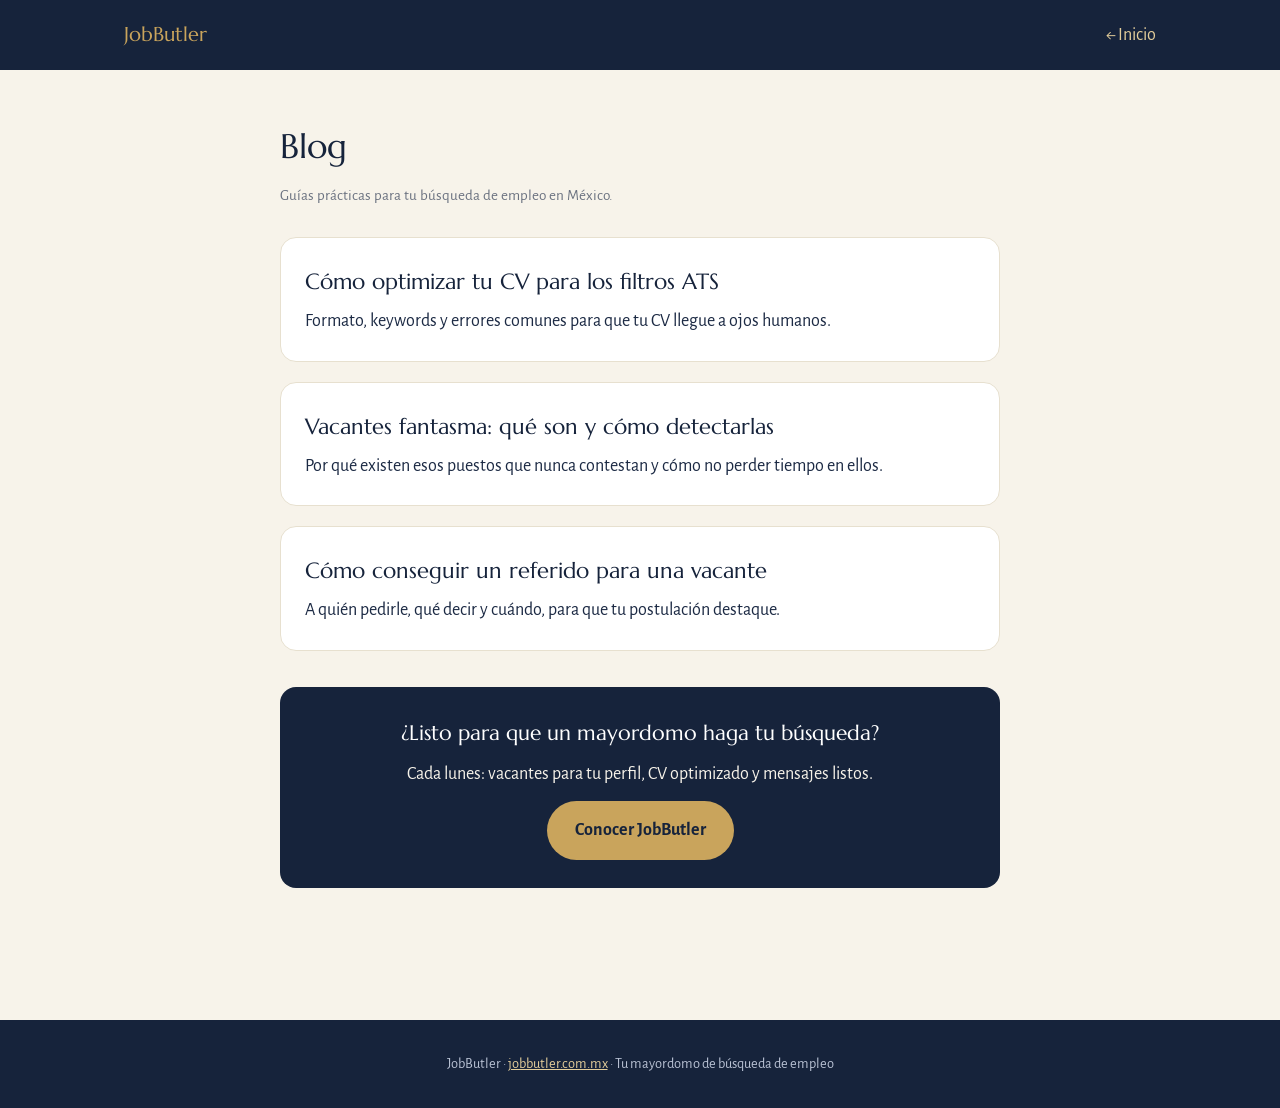
==== blog/index.html @ 3e3cb502 "feat: blog + lead magnet — blog/index.html" ====
<!DOCTYPE html>
<html lang="es">
<head>
<meta charset="UTF-8">
<meta name="viewport" content="width=device-width, initial-scale=1.0">
<title>Blog — Consejos de búsqueda de empleo | JobButler</title>
<meta name="description" content="Guías prácticas para tu búsqueda de empleo en México: CV para filtros ATS, vacantes fantasma y cómo conseguir referidos.">
<link rel="canonical" href="https://jobbutler.com.mx/blog/">
<meta property="og:title" content="Blog — JobButler">
<meta property="og:description" content="Guías prácticas para tu búsqueda de empleo en México.">
<meta property="og:type" content="website">
<meta property="og:url" content="https://jobbutler.com.mx/blog/">
<meta property="og:site_name" content="JobButler">
<meta property="og:locale" content="es_MX">
<meta property="og:image" content="https://jobbutler.com.mx/og-image.png">
<meta name="twitter:card" content="summary_large_image">
<link rel="icon" href="data:image/svg+xml,%3Csvg xmlns='http://www.w3.org/2000/svg' viewBox='0 0 64 64'%3E%3Crect width='64' height='64' rx='12' fill='%2316233B'/%3E%3Cpath d='M14 22 L28 30 L28 34 L14 42 Z M50 22 L36 30 L36 34 L50 42 Z' fill='%23C9A45C'/%3E%3Ccircle cx='32' cy='32' r='4.5' fill='%23C9A45C'/%3E%3C/svg%3E">
<link rel="preconnect" href="https://fonts.googleapis.com">
<link rel="preconnect" href="https://fonts.gstatic.com" crossorigin>
<link href="https://fonts.googleapis.com/css2?family=Marcellus&family=Alegreya+Sans:ital,wght@0,400;0,500;0,700;1,400&display=swap" rel="stylesheet">
<link rel="stylesheet" href="/blog/blog.css">
</head>
<body>
<nav class="blognav"><div class="wrap"><a class="brand" href="/">JobButler</a><a href="/">← Inicio</a></div></nav>
<main class="wrap" style="padding:48px 0">
  <h1 style="font-size:2.1rem;margin-bottom:8px">Blog</h1>
  <p class="meta">Guías prácticas para tu búsqueda de empleo en México.</p>
  <a class="post-card" href="/blog/como-optimizar-cv-ats">
    <h2>Cómo optimizar tu CV para los filtros ATS</h2>
    <p>Formato, keywords y errores comunes para que tu CV llegue a ojos humanos.</p>
  </a>
  <a class="post-card" href="/blog/vacantes-fantasma">
    <h2>Vacantes fantasma: qué son y cómo detectarlas</h2>
    <p>Por qué existen esos puestos que nunca contestan y cómo no perder tiempo en ellos.</p>
  </a>
  <a class="post-card" href="/blog/conseguir-referido-vacante">
    <h2>Cómo conseguir un referido para una vacante</h2>
    <p>A quién pedirle, qué decir y cuándo, para que tu postulación destaque.</p>
  </a>
  <div class="cta-box">
    <h3>¿Listo para que un mayordomo haga tu búsqueda?</h3>
    <p>Cada lunes: vacantes para tu perfil, CV optimizado y mensajes listos.</p>
    <a class="cta-btn" href="/">Conocer JobButler</a>
  </div>
</main>
<footer class="blogfoot"><div class="wrap">JobButler · <a href="/">jobbutler.com.mx</a> · Tu mayordomo de búsqueda de empleo</div></footer>
</body>
</html>
---- blog/blog.css ----
:root{
  --tinta:#16233B; --medianoche:#0F1829; --marfil:#F7F3EA;
  --oro:#C9A45C; --oro-palido:#E3CD9A; --niebla:#B9C2D4; --tinta-texto:#1C2A44;
}
*{margin:0;padding:0;box-sizing:border-box}
html{scroll-behavior:smooth}
body{background:var(--marfil);color:var(--tinta-texto);
  font-family:"Alegreya Sans",system-ui,sans-serif;font-size:18px;line-height:1.7;
  -webkit-font-smoothing:antialiased}
h1,h2,h3,.display{font-family:"Marcellus",serif;font-weight:400;color:var(--tinta);text-wrap:balance}
a{color:#9c7b2e}
.wrap{max-width:720px;margin:0 auto;padding:0 24px}
nav.blognav{background:var(--tinta);padding:18px 0}
nav.blognav .wrap{display:flex;align-items:center;justify-content:space-between;max-width:1080px}
nav.blognav a{color:var(--oro-palido);text-decoration:none}
nav.blognav .brand{font-family:"Marcellus",serif;font-size:1.25rem;color:var(--oro)}
article{padding:48px 0 24px}
article h1{font-size:2.1rem;line-height:1.2;margin-bottom:12px}
article h2{font-size:1.5rem;margin:36px 0 12px}
article p{margin:0 0 18px}
article ul,article ol{margin:0 0 18px 24px}
article li{margin-bottom:8px}
.meta{color:#6b7280;font-size:.95rem;margin-bottom:28px}
.cta-box{background:var(--tinta);color:var(--marfil);border-radius:16px;padding:28px;margin:36px 0;text-align:center}
.cta-box h3{color:#fff;margin-bottom:8px}
.cta-btn{display:inline-block;background:var(--oro);color:var(--tinta);text-decoration:none;
  font-weight:700;padding:14px 28px;border-radius:999px;margin-top:12px}
.post-card{display:block;background:#fff;border:1px solid #e7e0cf;border-radius:16px;
  padding:24px;margin-bottom:20px;text-decoration:none;color:inherit;transition:box-shadow .2s}
.post-card:hover{box-shadow:0 8px 24px rgba(22,35,59,.12)}
.post-card h2{font-size:1.4rem;margin-bottom:6px}
footer.blogfoot{background:var(--tinta);color:var(--niebla);padding:32px 0;margin-top:48px;text-align:center;font-size:.9rem}
footer.blogfoot a{color:var(--oro-palido)}
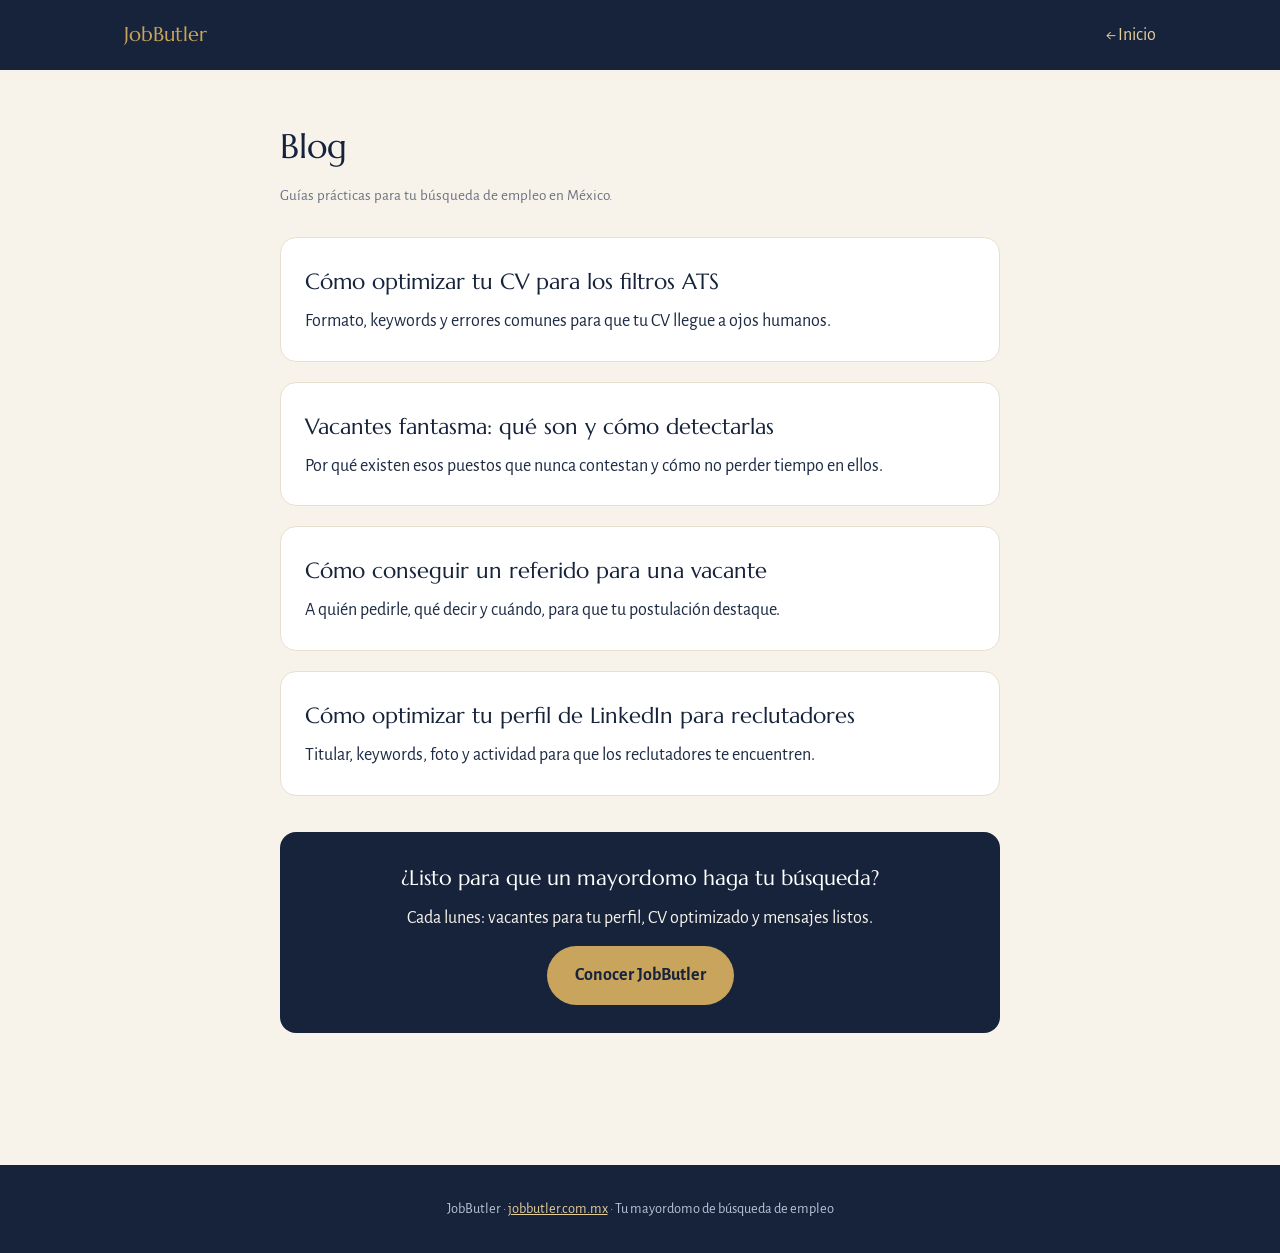
==== commit c7de538a: "feat(blog): artículo LinkedIn — blog/index.html" ====
--- a/blog/index.html
+++ b/blog/index.html
@@ -37,6 +37,10 @@
     <h2>Cómo conseguir un referido para una vacante</h2>
     <p>A quién pedirle, qué decir y cuándo, para que tu postulación destaque.</p>
   </a>
+  <a class="post-card" href="/blog/optimizar-linkedin">
+    <h2>Cómo optimizar tu perfil de LinkedIn para reclutadores</h2>
+    <p>Titular, keywords, foto y actividad para que los reclutadores te encuentren.</p>
+  </a>
   <div class="cta-box">
     <h3>¿Listo para que un mayordomo haga tu búsqueda?</h3>
     <p>Cada lunes: vacantes para tu perfil, CV optimizado y mensajes listos.</p>
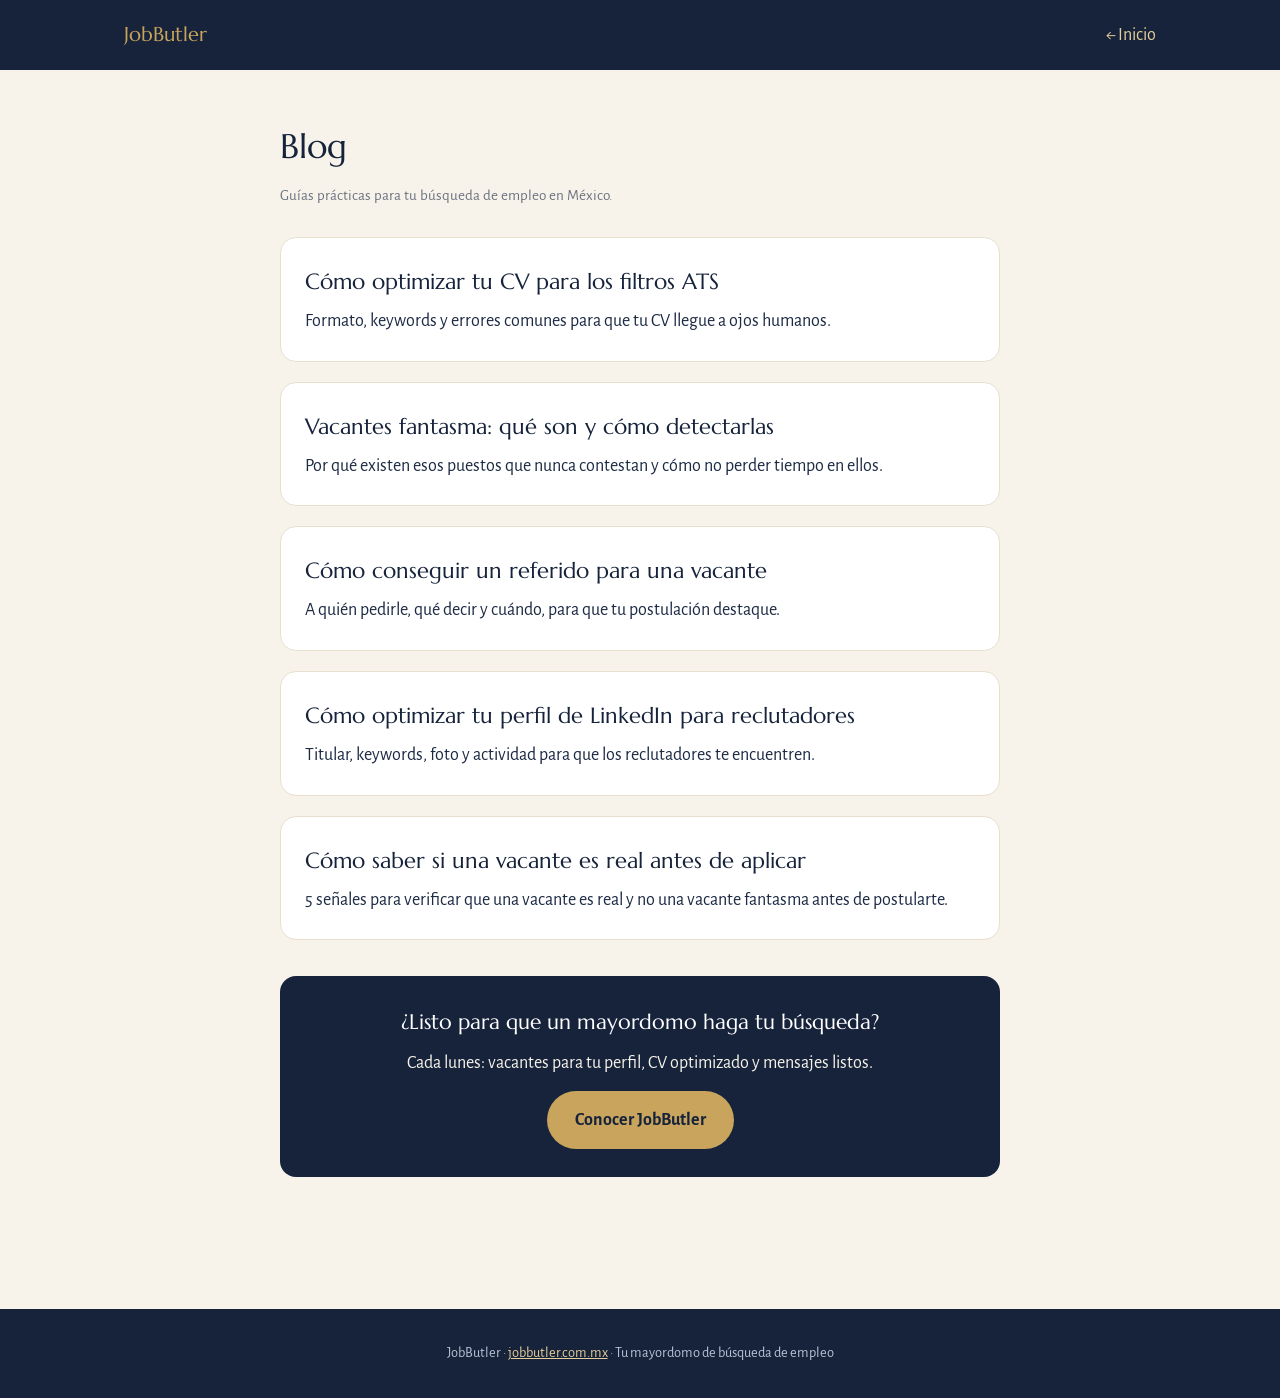
==== commit 5f4c85c8: "feat(landing): sync — aviso de privacidad, artículo verificar-vacante-real y mejoras /gracias - Nuev" ====
--- a/blog/index.html
+++ b/blog/index.html
@@ -19,6 +19,48 @@
 <link rel="preconnect" href="https://fonts.gstatic.com" crossorigin>
 <link href="https://fonts.googleapis.com/css2?family=Marcellus&family=Alegreya+Sans:ital,wght@0,400;0,500;0,700;1,400&display=swap" rel="stylesheet">
 <link rel="stylesheet" href="/blog/blog.css">
+<!-- ============ Analytics JobButler ============ -->
+<!-- Google Analytics 4 -->
+<script async src="https://www.googletagmanager.com/gtag/js?id=G-FFX7Y2XMXC"></script>
+<script>
+  window.dataLayer = window.dataLayer || [];
+  function gtag(){dataLayer.push(arguments);}
+  gtag('js', new Date());
+  gtag('config', 'G-FFX7Y2XMXC');
+</script>
+<!-- Meta Pixel -->
+<script>
+  !function(f,b,e,v,n,t,s){if(f.fbq)return;n=f.fbq=function(){n.callMethod?
+  n.callMethod.apply(n,arguments):n.queue.push(arguments)};if(!f._fbq)f._fbq=n;
+  n.push=n;n.loaded=!0;n.version='2.0';n.queue=[];t=b.createElement(e);t.async=!0;
+  t.src=v;s=b.getElementsByTagName(e)[0];s.parentNode.insertBefore(t,s)}(window,
+  document,'script','https://connect.facebook.net/en_US/fbevents.js');
+  fbq('init', '1010331998433627');
+  fbq('track', 'PageView');
+</script>
+<noscript><img height="1" width="1" style="display:none"
+  src="https://www.facebook.com/tr?id=1010331998433627&ev=PageView&noscript=1"/></noscript>
+<!-- Eventos del embudo -->
+<script>
+  document.addEventListener('DOMContentLoaded', function () {
+    document.querySelectorAll('a[href*="buy.stripe.com"]').forEach(function (el) {
+      el.addEventListener('click', function () {
+        if (window.gtag) gtag('event', 'begin_checkout', {
+          currency: 'MXN', value: 799,
+          items: [{ item_name: 'Membresia JobButler' }]
+        });
+        if (window.fbq) fbq('track', 'InitiateCheckout', { currency: 'MXN', value: 799 });
+      });
+    });
+    document.querySelectorAll('a[href*="/checklist"]').forEach(function (el) {
+      el.addEventListener('click', function () {
+        if (window.gtag) gtag('event', 'generate_lead', { item_name: 'Checklist ATS' });
+        if (window.fbq) fbq('track', 'Lead', { content_name: 'Checklist ATS' });
+      });
+    });
+  });
+</script>
+<!-- ============ /Analytics JobButler ============ -->
 </head>
 <body>
 <nav class="blognav"><div class="wrap"><a class="brand" href="/">JobButler</a><a href="/">← Inicio</a></div></nav>
@@ -41,6 +83,10 @@
     <h2>Cómo optimizar tu perfil de LinkedIn para reclutadores</h2>
     <p>Titular, keywords, foto y actividad para que los reclutadores te encuentren.</p>
   </a>
+  <a class="post-card" href="/blog/verificar-vacante-real">
+    <h2>Cómo saber si una vacante es real antes de aplicar</h2>
+    <p>5 señales para verificar que una vacante es real y no una vacante fantasma antes de postularte.</p>
+  </a>
   <div class="cta-box">
     <h3>¿Listo para que un mayordomo haga tu búsqueda?</h3>
     <p>Cada lunes: vacantes para tu perfil, CV optimizado y mensajes listos.</p>
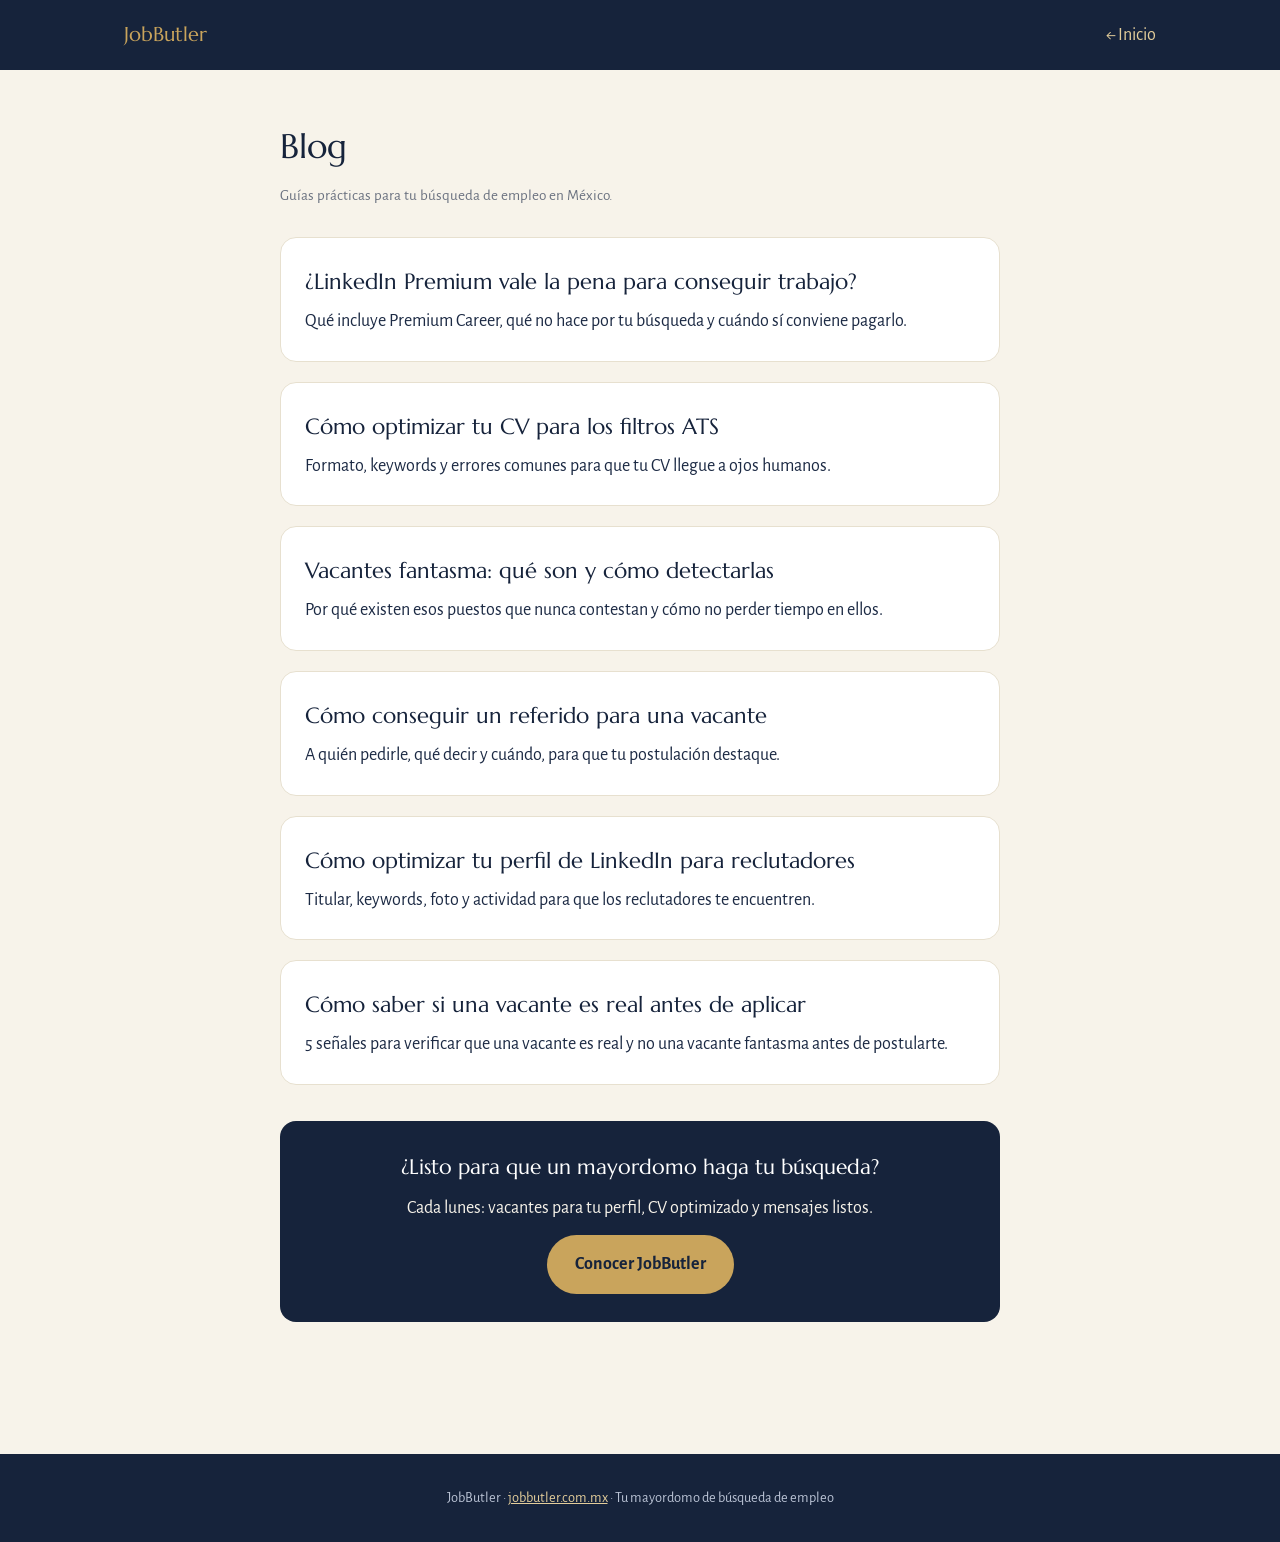
==== commit b5f9e9cc: "feat(blog): artículo 6 — ¿LinkedIn Premium vale la pena? (comparativa honesta)" ====
--- a/blog/index.html
+++ b/blog/index.html
@@ -67,6 +67,10 @@
 <main class="wrap" style="padding:48px 0">
   <h1 style="font-size:2.1rem;margin-bottom:8px">Blog</h1>
   <p class="meta">Guías prácticas para tu búsqueda de empleo en México.</p>
+  <a class="post-card" href="/blog/linkedin-premium-vale-la-pena">
+    <h2>¿LinkedIn Premium vale la pena para conseguir trabajo?</h2>
+    <p>Qué incluye Premium Career, qué no hace por tu búsqueda y cuándo sí conviene pagarlo.</p>
+  </a>
   <a class="post-card" href="/blog/como-optimizar-cv-ats">
     <h2>Cómo optimizar tu CV para los filtros ATS</h2>
     <p>Formato, keywords y errores comunes para que tu CV llegue a ojos humanos.</p>
